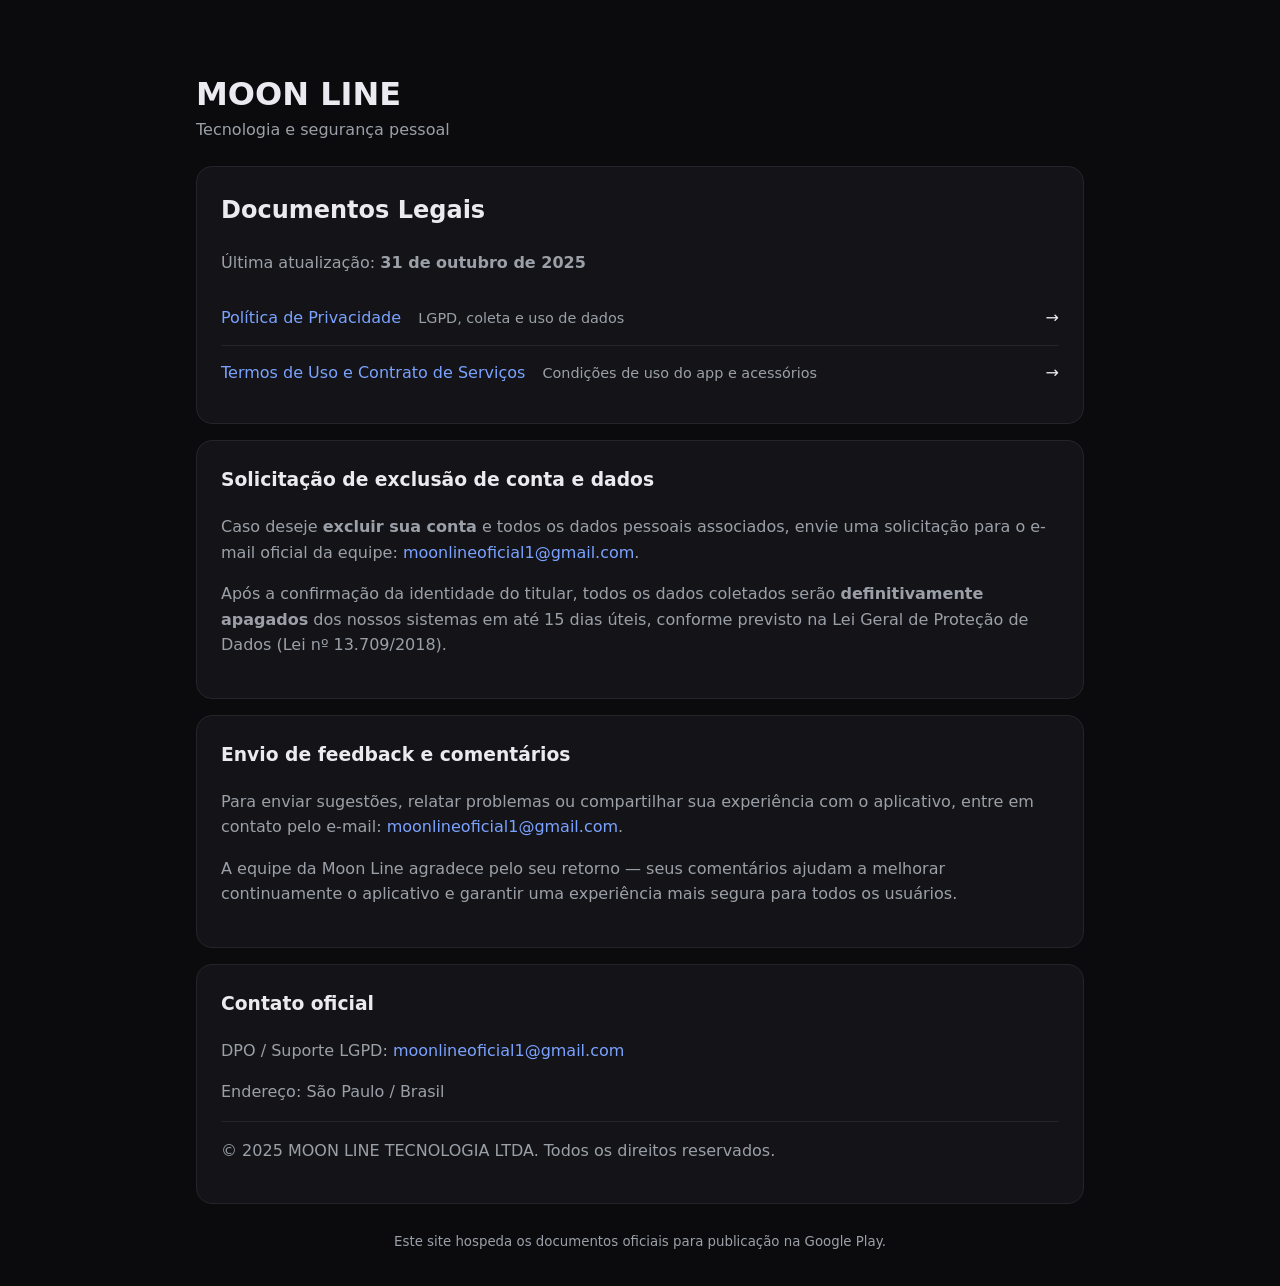
==== moon-line-legal-main/index.html @ 730ea486 "." ====
<!doctype html>
<html lang="pt-BR">
<head>
  <meta charset="utf-8" />
  <meta name="viewport" content="width=device-width,initial-scale=1" />
  <title>MOON LINE — Documentos Legais</title>
  <meta name="description" content="Página oficial com os documentos legais da MOON LINE (Política de Privacidade e Termos de Uso)." />
  <link rel="stylesheet" href="style.css" />
  <meta property="og:title" content="MOON LINE — Documentos Legais" />
  <meta property="og:description" content="Acesse a Política de Privacidade e os Termos de Uso da MOON LINE." />
  <meta property="og:type" content="website" />
</head>
<body>
  <header class="container" style="padding-top:24px;">
    <h1 style="margin-bottom:4px;">MOON LINE</h1>
    <p class="subtitle">Tecnologia e segurança pessoal</p>
  </header>

  <main class="container">
    <section class="card" style="margin-bottom:16px;">
      <h2 style="margin-top:0;">Documentos Legais</h2>
      <p class="muted" style="margin-top:6px;">
        Última atualização: <strong>31 de outubro de 2025</strong>
      </p>
      <ul class="list" style="margin-top:12px;">
        <li>
          <div>
            <a href="politica-de-privacidade.html">Política de Privacidade</a>
            <span class="meta">LGPD, coleta e uso de dados</span>
          </div>
          <span>→</span>
        </li>
        <li>
          <div>
            <a href="termos-de-uso.html">Termos de Uso e Contrato de Serviços</a>
            <span class="meta">Condições de uso do app e acessórios</span>
          </div>
          <span>→</span>
        </li>
      </ul>
    </section>

    <section class="card" style="margin-bottom:16px;">
      <h3 style="margin-top:0;">Solicitação de exclusão de conta e dados</h3>
      <p class="muted">
        Caso deseje <strong>excluir sua conta</strong> e todos os dados pessoais associados,
        envie uma solicitação para o e-mail oficial da equipe:
        <a href="mailto:moonlineoficial1@gmail.com">moonlineoficial1@gmail.com</a>.
      </p>
      <p class="muted">
        Após a confirmação da identidade do titular, todos os dados coletados serão
        <strong>definitivamente apagados</strong> dos nossos sistemas em até 15 dias úteis,
        conforme previsto na Lei Geral de Proteção de Dados (Lei nº 13.709/2018).
      </p>
    </section>

    <section class="card" style="margin-bottom:16px;">
      <h3 style="margin-top:0;">Envio de feedback e comentários</h3>
      <p class="muted">
        Para enviar sugestões, relatar problemas ou compartilhar sua experiência com o aplicativo,
        entre em contato pelo e-mail:
        <a href="mailto:moonlineoficial1@gmail.com">moonlineoficial1@gmail.com</a>.
      </p>
      <p class="muted">
        A equipe da Moon Line agradece pelo seu retorno — seus comentários ajudam a melhorar
        continuamente o aplicativo e garantir uma experiência mais segura para todos os usuários.
      </p>
    </section>

    <section class="card">
      <h3 style="margin-top:0;">Contato oficial</h3>
      <p class="muted">DPO / Suporte LGPD: <a href="mailto:moonlineoficial1@gmail.com">moonlineoficial1@gmail.com</a></p>
      <p class="muted">Endereço: São Paulo / Brasil</p>
      <hr />
      <p class="muted">© 2025 MOON LINE TECNOLOGIA LTDA. Todos os direitos reservados.</p>
    </section>
  </main>

  <footer class="container foot">
    <small>Este site hospeda os documentos oficiais para publicação na Google Play.</small>
  </footer>
</body>
</html>
---- moon-line-legal-main/style.css ----
:root { --bg:#0b0b0d; --card:#141418; --text:#eaeaf0; --muted:#9ba0a8; --accent:#7aa2ff; --stroke:#24242a; }
* { box-sizing: border-box; }
html, body { margin:0; padding:0; background:var(--bg); color:var(--text); font:16px/1.6 system-ui,-apple-system,Segoe UI,Roboto,Inter,Arial,sans-serif; }
a { color:var(--accent); text-decoration:none; } a:hover { text-decoration:underline; }
.container { max-width:920px; margin:24px auto; padding:0 16px; }
.subtitle { color:var(--muted); margin-top:-8px; }
.card { background:var(--card); border:1px solid var(--stroke); border-radius:16px; padding:24px; }
.list { list-style:none; padding:0; margin:0; }
.list li { display:flex; align-items:center; justify-content:space-between; padding:14px 0; border-bottom:1px solid var(--stroke); }
.list li:last-child { border-bottom:0; }
.meta { color:var(--muted); font-size:.9rem; margin-left:12px; }
.muted { color:var(--muted); }
.foot { color:var(--muted); text-align:center; margin-bottom:32px; }
.back { color:var(--muted); display:inline-block; margin-bottom:6px; }
.policy h2 { margin-top:28px; } .policy h3 { margin-top:18px; color:#cfd3db; } .policy ul { padding-left:18px; }
hr { border:none; border-top:1px solid var(--stroke); margin:16px 0; }
/* preserva o texto exatamente como enviado */
.raw { white-space: pre-wrap; }
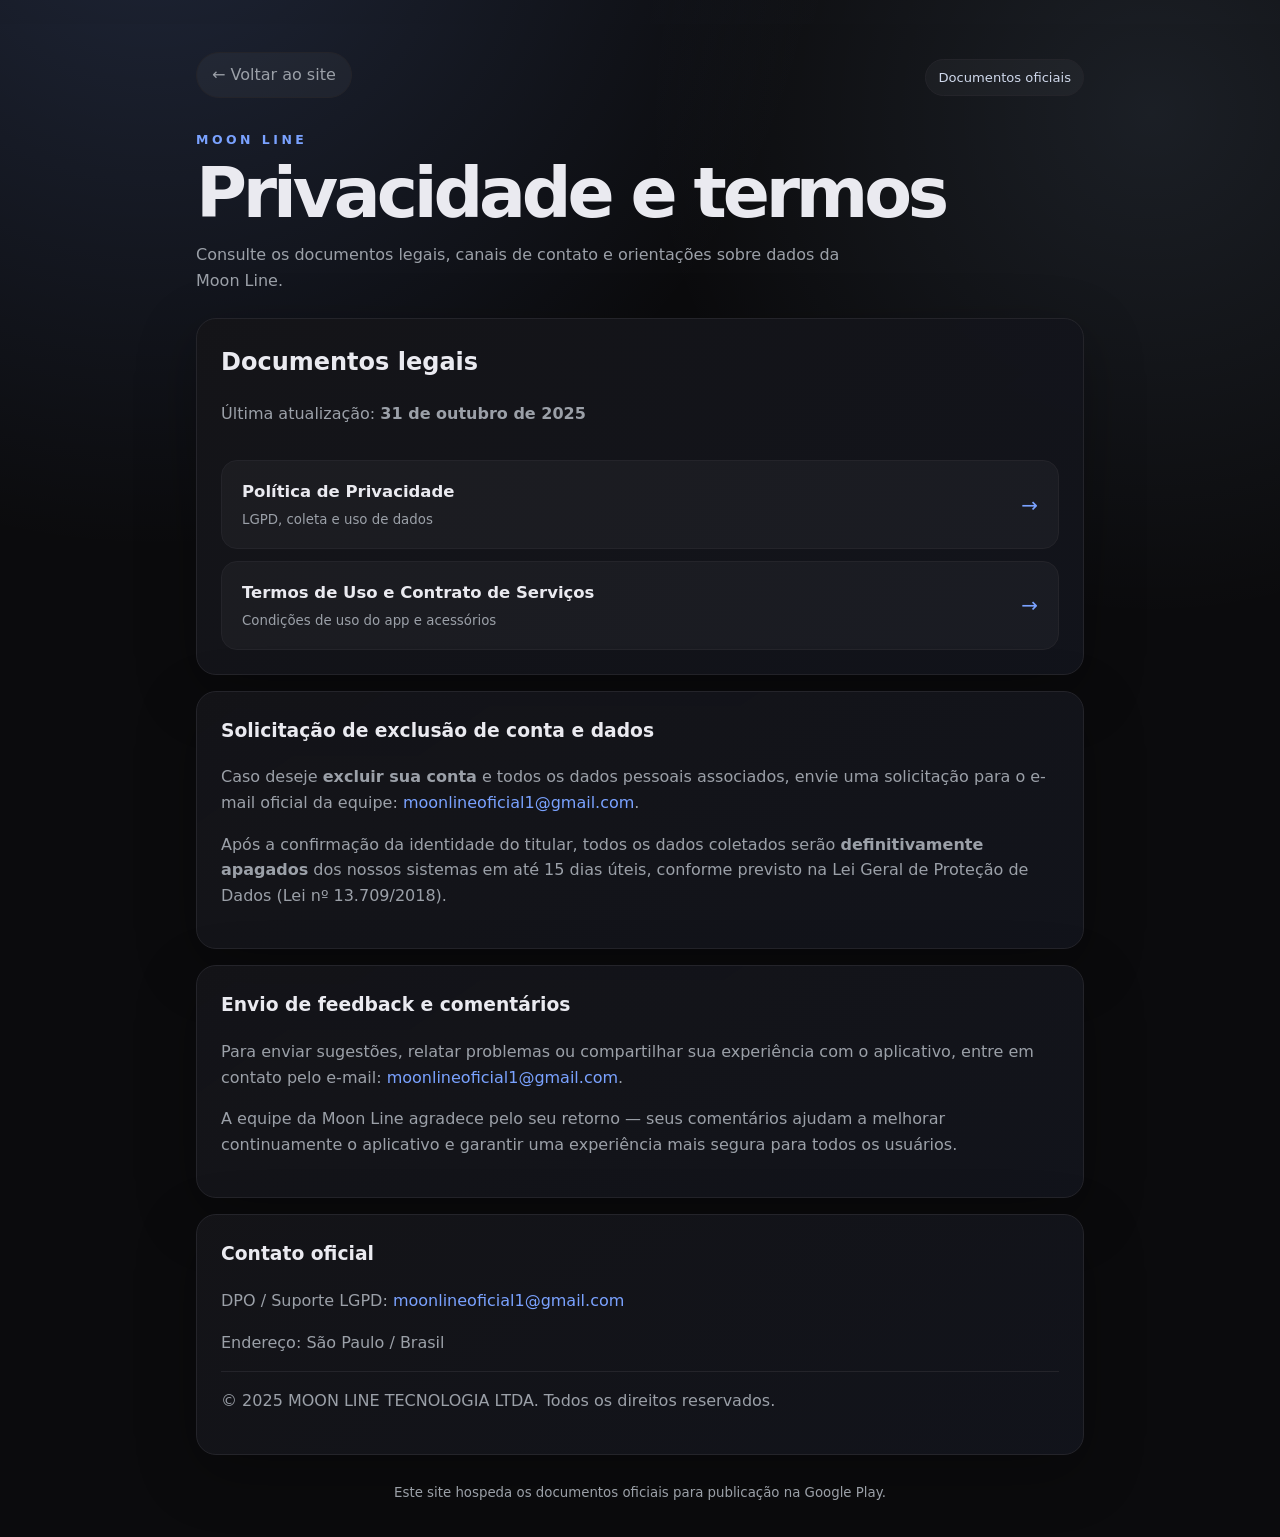
==== commit 3c74f14f: "Melhorias nos termos de uso e politica de privacidade" ====
--- a/moon-line-legal-main/index.html
+++ b/moon-line-legal-main/index.html
@@ -11,33 +11,42 @@
   <meta property="og:type" content="website" />
 </head>
 <body>
-  <header class="container" style="padding-top:24px;">
-    <h1 style="margin-bottom:4px;">MOON LINE</h1>
-    <p class="subtitle">Tecnologia e segurança pessoal</p>
+  <header class="container legal-hero">
+    <div class="topbar">
+      <a class="back button-link" href="../index.html">&larr; Voltar ao site</a>
+      <span class="legal-chip">Documentos oficiais</span>
+    </div>
+    <p class="eyebrow">Moon Line</p>
+    <h1>Privacidade e termos</h1>
+    <p class="subtitle">Consulte os documentos legais, canais de contato e orientações sobre dados da Moon Line.</p>
   </header>
 
   <main class="container">
-    <section class="card" style="margin-bottom:16px;">
-      <h2 style="margin-top:0;">Documentos Legais</h2>
-      <p class="muted" style="margin-top:6px;">
-        Última atualização: <strong>31 de outubro de 2025</strong>
-      </p>
-      <ul class="list" style="margin-top:12px;">
-        <li>
-          <div>
-            <a href="politica-de-privacidade.html">Política de Privacidade</a>
-            <span class="meta">LGPD, coleta e uso de dados</span>
-          </div>
-          <span>→</span>
-        </li>
-        <li>
-          <div>
-            <a href="termos-de-uso.html">Termos de Uso e Contrato de Serviços</a>
-            <span class="meta">Condições de uso do app e acessórios</span>
-          </div>
-          <span>→</span>
-        </li>
-      </ul>
+    <section class="card documents-card" style="margin-bottom:16px;">
+      <div class="section-heading">
+        <div>
+          <h2 style="margin-top:0;">Documentos legais</h2>
+          <p class="muted" style="margin-top:6px;">
+            Última atualização: <strong>31 de outubro de 2025</strong>
+          </p>
+        </div>
+      </div>
+      <div class="legal-grid">
+        <a class="document-tile" href="politica-de-privacidade.html">
+          <span>
+            <strong>Política de Privacidade</strong>
+            <small>LGPD, coleta e uso de dados</small>
+          </span>
+          <span class="document-arrow">&rarr;</span>
+        </a>
+        <a class="document-tile" href="termos-de-uso.html">
+          <span>
+            <strong>Termos de Uso e Contrato de Serviços</strong>
+            <small>Condições de uso do app e acessórios</small>
+          </span>
+          <span class="document-arrow">&rarr;</span>
+        </a>
+      </div>
     </section>
 
     <section class="card" style="margin-bottom:16px;">
@@ -80,4 +89,4 @@
     <small>Este site hospeda os documentos oficiais para publicação na Google Play.</small>
   </footer>
 </body>
-</html>+</html>
--- a/moon-line-legal-main/style.css
+++ b/moon-line-legal-main/style.css
@@ -1,10 +1,15 @@
 :root { --bg:#0b0b0d; --card:#141418; --text:#eaeaf0; --muted:#9ba0a8; --accent:#7aa2ff; --stroke:#24242a; }
 * { box-sizing: border-box; }
-html, body { margin:0; padding:0; background:var(--bg); color:var(--text); font:16px/1.6 system-ui,-apple-system,Segoe UI,Roboto,Inter,Arial,sans-serif; }
+html, body { margin:0; padding:0; background:radial-gradient(circle at 12% -10%, rgba(122,162,255,.18), transparent 34%), radial-gradient(circle at 90% 6%, rgba(169,207,255,.10), transparent 28%), var(--bg); color:var(--text); font:16px/1.6 system-ui,-apple-system,Segoe UI,Roboto,Inter,Arial,sans-serif; }
 a { color:var(--accent); text-decoration:none; } a:hover { text-decoration:underline; }
 .container { max-width:920px; margin:24px auto; padding:0 16px; }
-.subtitle { color:var(--muted); margin-top:-8px; }
-.card { background:var(--card); border:1px solid var(--stroke); border-radius:16px; padding:24px; }
+.legal-hero { padding-top:28px; margin-bottom:18px; }
+.topbar { display:flex; align-items:center; justify-content:space-between; gap:12px; margin-bottom:26px; }
+.eyebrow { color:var(--accent); font-size:.78rem; font-weight:800; letter-spacing:.28em; margin:0 0 10px; text-transform:uppercase; }
+.legal-hero h1 { font-size:clamp(2.1rem, 7vw, 4.35rem); line-height:.96; letter-spacing:-.06em; margin:0 0 16px; max-width:760px; }
+.subtitle { color:var(--muted); margin:0; max-width:660px; }
+.legal-chip { border:1px solid var(--stroke); border-radius:999px; color:#cfd8eb; font-size:.82rem; padding:7px 12px; background:rgba(255,255,255,.035); }
+.card { background:linear-gradient(145deg, rgba(20,20,24,.96), rgba(18,20,28,.92)); border:1px solid var(--stroke); border-radius:20px; padding:24px; box-shadow:0 18px 60px rgba(0,0,0,.28); }
 .list { list-style:none; padding:0; margin:0; }
 .list li { display:flex; align-items:center; justify-content:space-between; padding:14px 0; border-bottom:1px solid var(--stroke); }
 .list li:last-child { border-bottom:0; }
@@ -12,7 +17,50 @@
 .muted { color:var(--muted); }
 .foot { color:var(--muted); text-align:center; margin-bottom:32px; }
 .back { color:var(--muted); display:inline-block; margin-bottom:6px; }
+.button-link {
+  border:1px solid var(--stroke);
+  border-radius:999px;
+  padding:9px 15px;
+  background:rgba(255,255,255,.04);
+  transition:border-color .2s ease, color .2s ease, transform .2s ease, background .2s ease;
+}
+.button-link:hover {
+  border-color:var(--accent);
+  color:var(--text);
+  background:rgba(122,162,255,.08);
+  transform:translateY(-1px);
+  text-decoration:none;
+}
+.section-heading { display:flex; align-items:flex-start; justify-content:space-between; gap:16px; margin-bottom:16px; }
+.legal-grid { display:grid; gap:12px; margin-top:18px; }
+.document-tile {
+  align-items:center;
+  background:rgba(255,255,255,.035);
+  border:1px solid var(--stroke);
+  border-radius:16px;
+  color:var(--text);
+  display:flex;
+  gap:16px;
+  justify-content:space-between;
+  padding:18px 20px;
+  transition:border-color .2s ease, background .2s ease, transform .2s ease;
+}
+.document-tile:hover {
+  background:rgba(122,162,255,.08);
+  border-color:rgba(122,162,255,.55);
+  text-decoration:none;
+  transform:translateY(-2px);
+}
+.document-tile strong { display:block; font-size:1.03rem; margin-bottom:3px; }
+.document-tile small { color:var(--muted); display:block; }
+.document-arrow { color:var(--accent); font-size:1.25rem; }
 .policy h2 { margin-top:28px; } .policy h3 { margin-top:18px; color:#cfd3db; } .policy ul { padding-left:18px; }
 hr { border:none; border-top:1px solid var(--stroke); margin:16px 0; }
 /* preserva o texto exatamente como enviado */
-.raw { white-space: pre-wrap; }+.raw { white-space: pre-wrap; }
+@media (max-width:640px) {
+  .topbar { align-items:flex-start; flex-direction:column; margin-bottom:22px; }
+  .legal-chip { font-size:.78rem; }
+  .card { border-radius:18px; padding:20px; }
+  .document-tile { align-items:flex-start; padding:16px; }
+}
